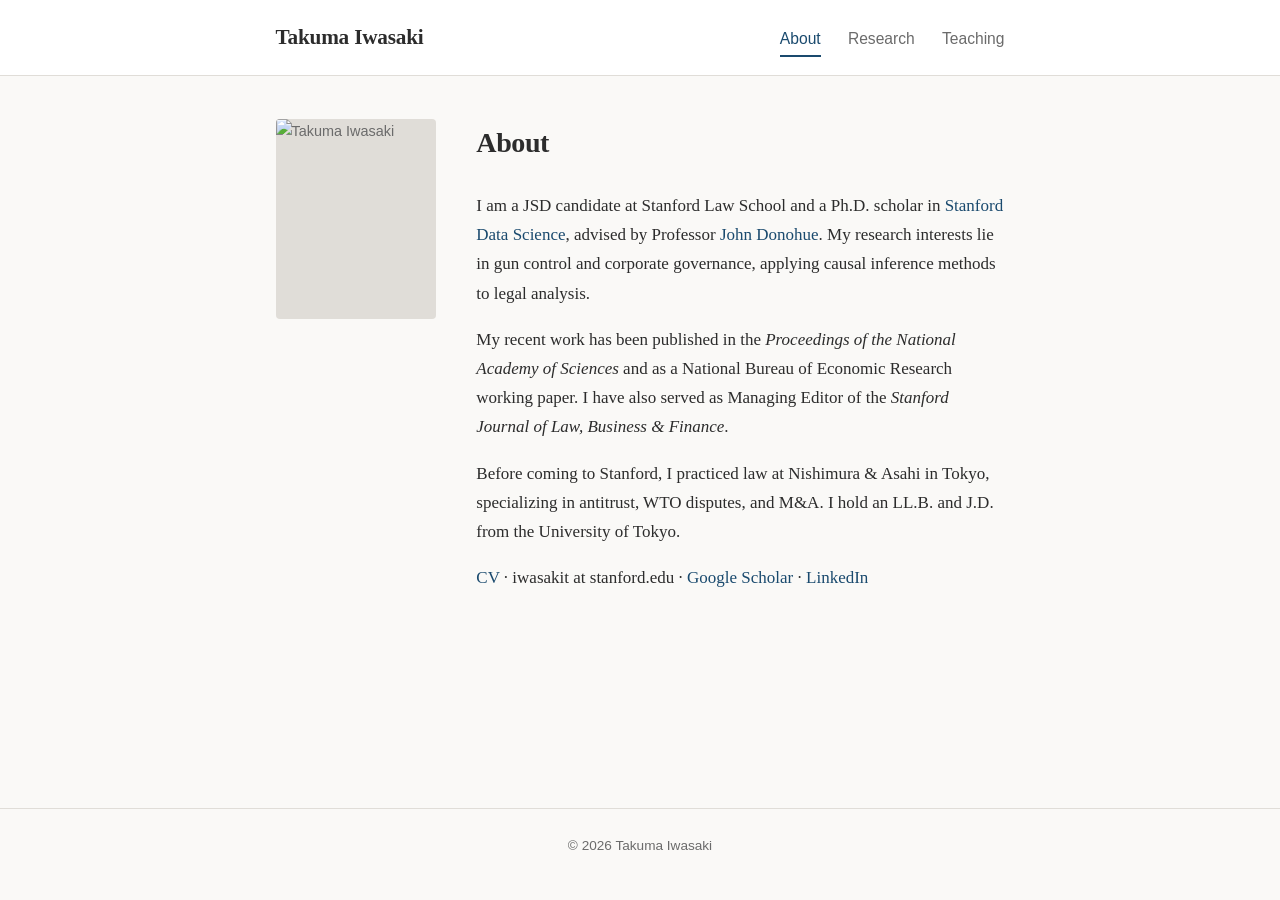
==== index.html @ aec6d9e0 "Update index.html" ====
<!DOCTYPE html>
<html lang="en">
<head>
  <meta charset="UTF-8">
  <meta name="viewport" content="width=device-width, initial-scale=1.0">
  <title>About — Takuma Iwasaki</title>
  <link rel="stylesheet" href="style.css">
  <!-- Google tag (gtag.js) -->
<script async src="https://www.googletagmanager.com/gtag/js?id=G-N5DC8T6V1M"></script>
<script>
  window.dataLayer = window.dataLayer || [];
  function gtag(){dataLayer.push(arguments);}
  gtag('js', new Date());

  gtag('config', 'G-N5DC8T6V1M');
</script>
</head>
<body>
  <header>
    <div class="header-inner">
      <a href="index.html" class="site-title">Takuma Iwasaki</a>
      <nav>
        <a href="index.html" class="active">About</a>
        <a href="research.html">Research</a>
        <a href="teaching.html">Teaching</a>
      </nav>
    </div>
  </header>

  <main>
    <div class="about-layout">
      <div class="portrait-col">
        <div class="portrait-placeholder">
          <img src="photo.JPG" alt="Takuma Iwasaki">
        </div>
      </div>
      <div class="bio-col">
        <h1>About</h1>
        <p>
          I am a JSD candidate at Stanford Law School and a Ph.D. scholar in <a href="https://datascience.stanford.edu/">Stanford Data Science</a>,
          advised by Professor <a href="https://law.stanford.edu/john-j-donohue-iii/">John Donohue</a>.
          My research interests lie in gun control and corporate governance,
          applying causal inference methods to legal analysis.
        </p>
        <p>
          My recent work has been published in the
          <em>Proceedings of the National Academy of Sciences</em> and as a
          National Bureau of Economic Research working paper.
          I have also served as Managing Editor of the
          <em>Stanford Journal of Law, Business &amp; Finance</em>.
        </p>
        <p>
          Before coming to Stanford, I practiced law at
          Nishimura &amp; Asahi in Tokyo, specializing in antitrust,
          WTO disputes, and M&amp;A. I hold an LL.B. and J.D. from
          the University of Tokyo.
        </p>
        <p>
          <a href="cv_040426.pdf">CV</a> ·
          iwasakit at stanford.edu ·
          <a href="https://scholar.google.co.jp/citations?user=ReUlzXYAAAAJ">Google Scholar</a> ·
          <a href="https://www.linkedin.com/in/takuma-iwasaki-0a8b05220/">LinkedIn</a>
        </p>
      </div>
    </div>
  </main>

  <footer>
    <p>&copy; 2026 Takuma Iwasaki</p>
  </footer>
</body>
</html>
---- style.css ----
/* ===== Reset & Base ===== */
*,
*::before,
*::after {
  margin: 0;
  padding: 0;
  box-sizing: border-box;
}

:root {
  --color-bg: #faf9f7;
  --color-text: #2c2c2c;
  --color-text-light: #6b6b6b;
  --color-accent: #1a4a6e;
  --color-accent-hover: #0e3350;
  --color-border: #e0ddd8;
  --color-header-bg: #ffffff;
  --font-body: "Source Serif 4", "Noto Serif JP", Georgia, serif;
  --font-heading: "Source Serif 4", "Noto Serif JP", Georgia, serif;
  --font-nav: "Source Sans 3", "Noto Sans JP", Helvetica, Arial, sans-serif;
  --max-width: 780px;
}

html {
  font-size: 17px;
  scroll-behavior: smooth;
}

body {
  font-family: var(--font-body);
  background: var(--color-bg);
  color: var(--color-text);
  line-height: 1.72;
  min-height: 100vh;
  display: flex;
  flex-direction: column;
}

/* ===== Typography (Google Fonts) ===== */
@import url('https://fonts.googleapis.com/css2?family=Source+Serif+4:ital,wght@0,400;0,600;0,700;1,400&family=Source+Sans+3:wght@400;500;600&family=Noto+Serif+JP:wght@400;600&family=Noto+Sans+JP:wght@400;500&display=swap');

/* ===== Header ===== */
header {
  background: var(--color-header-bg);
  border-bottom: 1px solid var(--color-border);
  position: sticky;
  top: 0;
  z-index: 100;
}

.header-inner {
  max-width: var(--max-width);
  margin: 0 auto;
  padding: 1.1rem 1.5rem;
  display: flex;
  align-items: baseline;
  justify-content: space-between;
  gap: 1.5rem;
}

.site-title {
  font-family: var(--font-heading);
  font-size: 1.25rem;
  font-weight: 700;
  color: var(--color-text);
  text-decoration: none;
  letter-spacing: -0.01em;
  white-space: nowrap;
}

nav {
  display: flex;
  gap: 1.6rem;
}

nav a {
  font-family: var(--font-nav);
  font-size: 0.92rem;
  font-weight: 500;
  color: var(--color-text-light);
  text-decoration: none;
  padding-bottom: 2px;
  border-bottom: 2px solid transparent;
  transition: color 0.2s, border-color 0.2s;
}

nav a:hover {
  color: var(--color-text);
}

nav a.active {
  color: var(--color-accent);
  border-bottom-color: var(--color-accent);
}

/* ===== Main ===== */
main {
  max-width: var(--max-width);
  margin: 0 auto;
  padding: 2.5rem 1.5rem 4rem;
  flex: 1;
  width: 100%;
}

h1 {
  font-family: var(--font-heading);
  font-size: 1.65rem;
  font-weight: 700;
  margin-bottom: 1.4rem;
  letter-spacing: -0.015em;
  color: var(--color-text);
}

h2 {
  font-family: var(--font-heading);
  font-size: 1.15rem;
  font-weight: 600;
  margin-top: 2.2rem;
  margin-bottom: 0.8rem;
  color: var(--color-text);
}

p {
  margin-bottom: 1rem;
}

a {
  color: var(--color-accent);
  text-decoration: none;
  transition: color 0.15s;
}

a:hover {
  color: var(--color-accent-hover);
  text-decoration: underline;
}

/* ===== About Page Layout ===== */
.about-layout {
  display: flex;
  gap: 2.4rem;
  align-items: flex-start;
}

.portrait-col {
  flex-shrink: 0;
}

.portrait-placeholder {
  width: 160px;
  height: 200px;
  background: var(--color-border);
  border-radius: 4px;
  display: flex;
  align-items: center;
  justify-content: center;
  color: var(--color-text-light);
  font-family: var(--font-nav);
  font-size: 0.85rem;
}

.portrait-placeholder img {
  width: 100%;
  height: 100%;
  object-fit: cover;
  border-radius: 4px;
}

.bio-col {
  flex: 1;
  min-width: 0;
}

/* ===== Research Page ===== */
.research-section {
  margin-bottom: 1.5rem;
}

.pub-item {
  margin-bottom: 1.3rem;
  padding-left: 0.6rem;
  border-left: 3px solid var(--color-border);
}

.pub-title {
  font-weight: 600;
  margin-bottom: 0.15rem;
  line-height: 1.45;
}

.pub-meta {
  font-size: 0.9rem;
  color: var(--color-text-light);
  margin-bottom: 0.2rem;
}

.pub-links {
  font-family: var(--font-nav);
  font-size: 0.85rem;
  margin-bottom: 0;
}

.pub-links a {
  font-weight: 500;
}

/* ===== Teaching Page ===== */
.teaching-section {
  margin-bottom: 2.5rem;
}

.teaching-section h2 {
  font-size: 1.25rem;
  font-weight: 700;
  margin-top: 2.5rem;
  margin-bottom: 0.5rem;
  padding-bottom: 0.45rem;
  border-bottom: 2px solid var(--color-border);
  letter-spacing: -0.01em;
}

.course-item {
  margin-bottom: 1.2rem;
  padding-left: 0.6rem;
}

.course-title {
  font-weight: 600;
  font-size: 0.95rem;
  margin-bottom: 0.1rem;
}

.course-meta {
  font-family: var(--font-body);
  font-size: 0.9rem;
  color: var(--color-text-light);
  margin-bottom: 0.25rem;
  font-style: italic;
}

.course-desc {
  font-size: 0.95rem;
}

/* ===== Footer ===== */
footer {
  border-top: 1px solid var(--color-border);
  padding: 1.5rem;
  text-align: center;
  font-family: var(--font-nav);
  font-size: 0.8rem;
  color: var(--color-text-light);
}

/* ===== Responsive ===== */
@media (max-width: 600px) {
  html {
    font-size: 16px;
  }

  .header-inner {
    flex-direction: column;
    gap: 0.6rem;
    padding: 0.9rem 1.2rem;
  }

  nav {
    gap: 1.2rem;
  }

  .about-layout {
    flex-direction: column;
    gap: 1.5rem;
  }

  .portrait-placeholder {
    width: 130px;
    height: 165px;
  }

  main {
    padding: 1.8rem 1.2rem 3rem;
  }
}
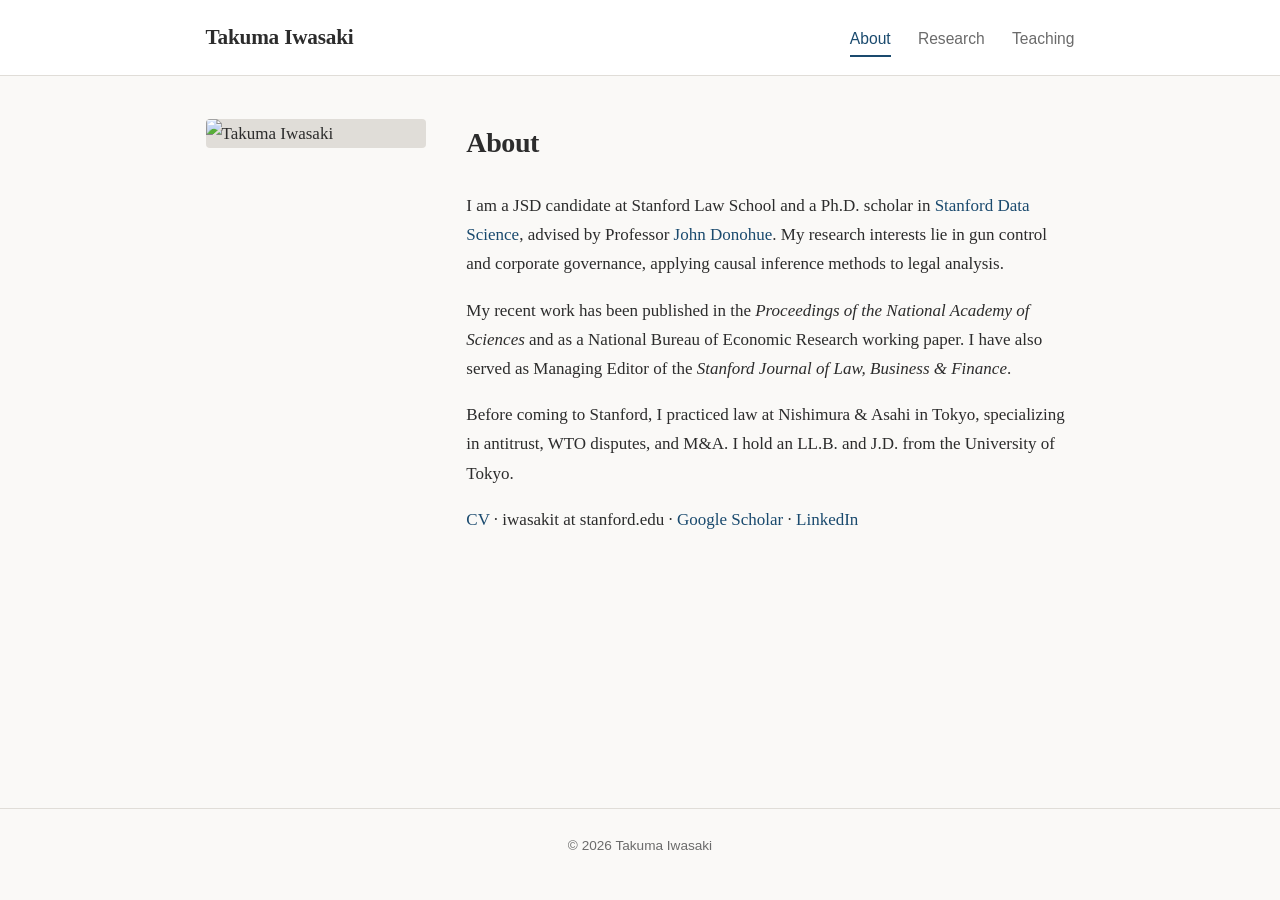
==== commit 82de0015: "Update index.html" ====
--- a/index.html
+++ b/index.html
@@ -56,7 +56,7 @@
           the University of Tokyo.
         </p>
         <p>
-          <a href="cv_040426.pdf">CV</a> ·
+          <a href="cv050126.pdf">CV</a> ·
           iwasakit at stanford.edu ·
           <a href="https://scholar.google.co.jp/citations?user=ReUlzXYAAAAJ">Google Scholar</a> ·
           <a href="https://www.linkedin.com/in/takuma-iwasaki-0a8b05220/">LinkedIn</a>
--- a/style.css
+++ b/style.css
@@ -18,7 +18,7 @@
   --font-body: "Source Serif 4", "Noto Serif JP", Georgia, serif;
   --font-heading: "Source Serif 4", "Noto Serif JP", Georgia, serif;
   --font-nav: "Source Sans 3", "Noto Sans JP", Helvetica, Arial, sans-serif;
-  --max-width: 780px;
+  --max-width: 920px;
 }
 
 html {
@@ -147,22 +147,16 @@
 }
 
 .portrait-placeholder {
-  width: 160px;
-  height: 200px;
+  width: 220px;
   background: var(--color-border);
   border-radius: 4px;
-  display: flex;
-  align-items: center;
-  justify-content: center;
-  color: var(--color-text-light);
-  font-family: var(--font-nav);
-  font-size: 0.85rem;
+  overflow: hidden;
 }
 
 .portrait-placeholder img {
   width: 100%;
-  height: 100%;
-  object-fit: cover;
+  height: auto;
+  display: block;
   border-radius: 4px;
 }
 
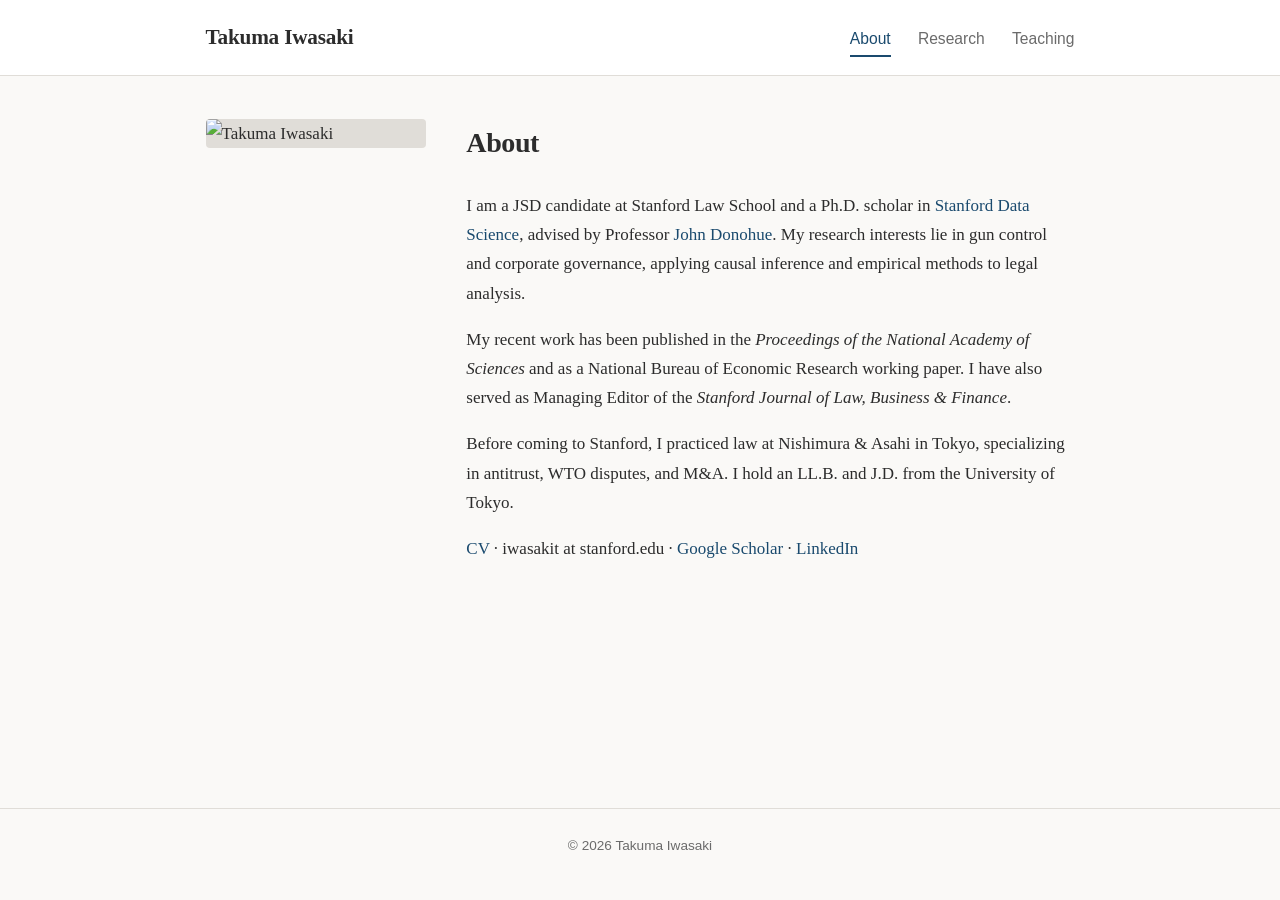
==== commit 492149b9: "Update index.html" ====
--- a/index.html
+++ b/index.html
@@ -3,7 +3,9 @@
 <head>
   <meta charset="UTF-8">
   <meta name="viewport" content="width=device-width, initial-scale=1.0">
-  <title>About — Takuma Iwasaki</title>
+  <title>Takuma Iwasaki | Stanford Law School | Empirical Legal Studies, Gun Policy, Corporate Governance</title>
+  <meta name="description" content="Takuma Iwasaki is a JSD candidate at Stanford Law School and a Ph.D. scholar in Stanford Data Science. His research applies causal inference to gun policy, corporate governance, and empirical legal studies.">
+  <link rel="canonical" href="https://takuma1102.github.io/">
   <link rel="stylesheet" href="style.css">
   <!-- Google tag (gtag.js) -->
 <script async src="https://www.googletagmanager.com/gtag/js?id=G-N5DC8T6V1M"></script>
@@ -13,6 +15,45 @@
   gtag('js', new Date());
 
   gtag('config', 'G-N5DC8T6V1M');
+</script>
+  <script type="application/ld+json">
+{
+  "@context": "https://schema.org",
+  "@type": "ProfilePage",
+  "mainEntity": {
+    "@type": "Person",
+    "name": "Takuma Iwasaki",
+    "url": "https://takuma1102.github.io/",
+    "jobTitle": "JSD candidate; Ph.D. scholar",
+    "affiliation": [
+      {
+        "@type": "CollegeOrUniversity",
+        "name": "Stanford Law School"
+      },
+      {
+        "@type": "Organization",
+        "name": "Stanford Data Science"
+      }
+    ],
+    "alumniOf": [
+      {
+        "@type": "CollegeOrUniversity",
+        "name": "The University of Tokyo"
+      }
+    ],
+    "knowsAbout": [
+      "Empirical legal studies",
+      "Applied causal inference",
+      "Gun policy",
+      "Corporate governance"
+    ],
+    "sameAs": [
+      "https://scholar.google.co.jp/citations?user=ReUlzXYAAAAJ",
+      "https://www.linkedin.com/in/takuma-iwasaki-0a8b05220/",
+      "https://github.com/takuma1102"
+    ]
+  }
+}
 </script>
 </head>
 <body>
@@ -40,7 +81,7 @@
           I am a JSD candidate at Stanford Law School and a Ph.D. scholar in <a href="https://datascience.stanford.edu/">Stanford Data Science</a>,
           advised by Professor <a href="https://law.stanford.edu/john-j-donohue-iii/">John Donohue</a>.
           My research interests lie in gun control and corporate governance,
-          applying causal inference methods to legal analysis.
+          applying causal inference and empirical methods to legal analysis.
         </p>
         <p>
           My recent work has been published in the
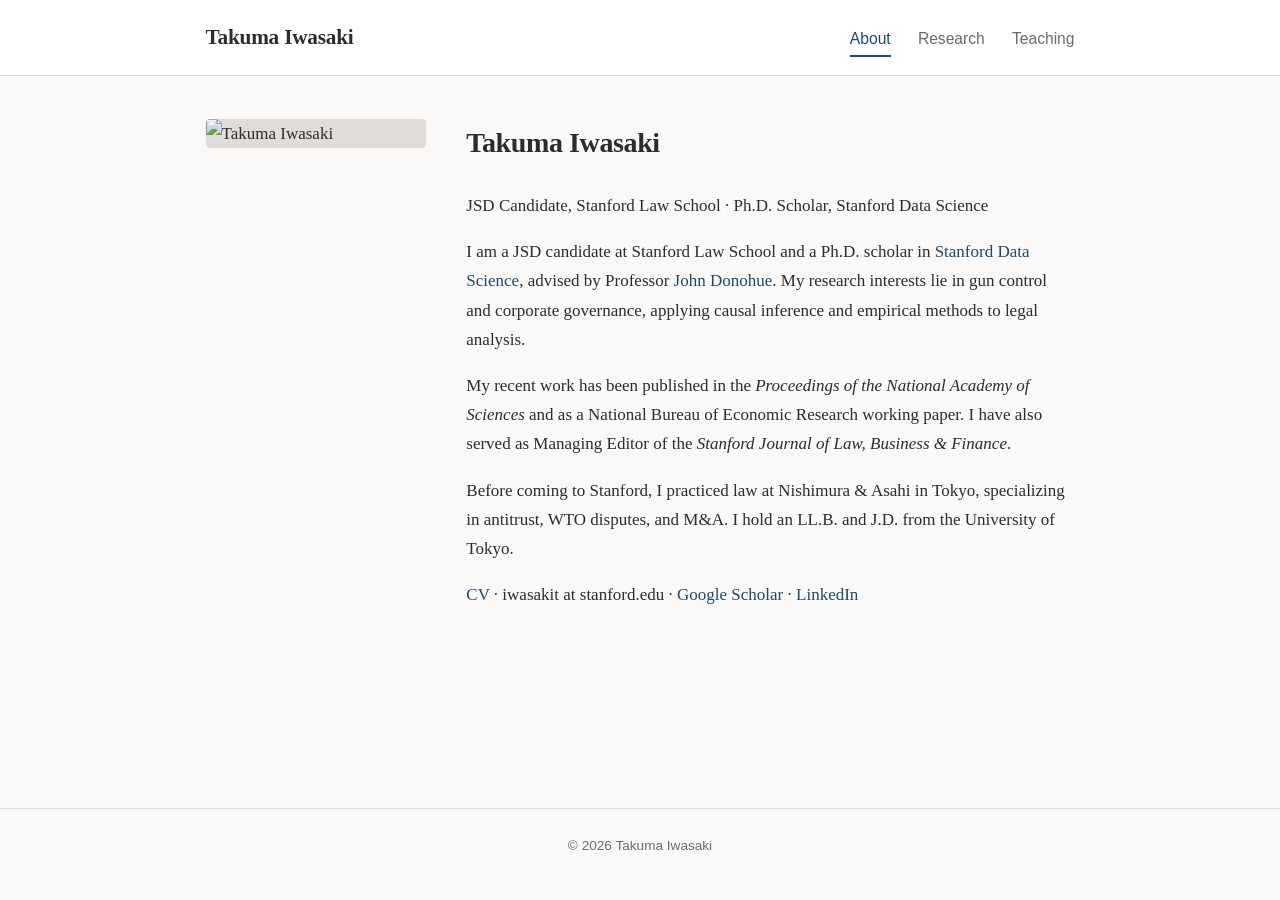
==== commit 59a2879d: "Update index.html" ====
--- a/index.html
+++ b/index.html
@@ -3,7 +3,7 @@
 <head>
   <meta charset="UTF-8">
   <meta name="viewport" content="width=device-width, initial-scale=1.0">
-  <title>Takuma Iwasaki | Stanford Law School | Empirical Legal Studies, Gun Policy, Corporate Governance</title>
+  <title>Takuma Iwasaki — Stanford Law School</title>
   <meta name="description" content="Takuma Iwasaki is a JSD candidate at Stanford Law School and a Ph.D. scholar in Stanford Data Science. His research applies causal inference to gun policy, corporate governance, and empirical legal studies.">
   <link rel="canonical" href="https://takuma1102.github.io/">
   <link rel="stylesheet" href="style.css">
@@ -76,7 +76,8 @@
         </div>
       </div>
       <div class="bio-col">
-        <h1>About</h1>
+        <h1>Takuma Iwasaki</h1>
+        <p class="subtitle">JSD Candidate, Stanford Law School · Ph.D. Scholar, Stanford Data Science</p>
         <p>
           I am a JSD candidate at Stanford Law School and a Ph.D. scholar in <a href="https://datascience.stanford.edu/">Stanford Data Science</a>,
           advised by Professor <a href="https://law.stanford.edu/john-j-donohue-iii/">John Donohue</a>.
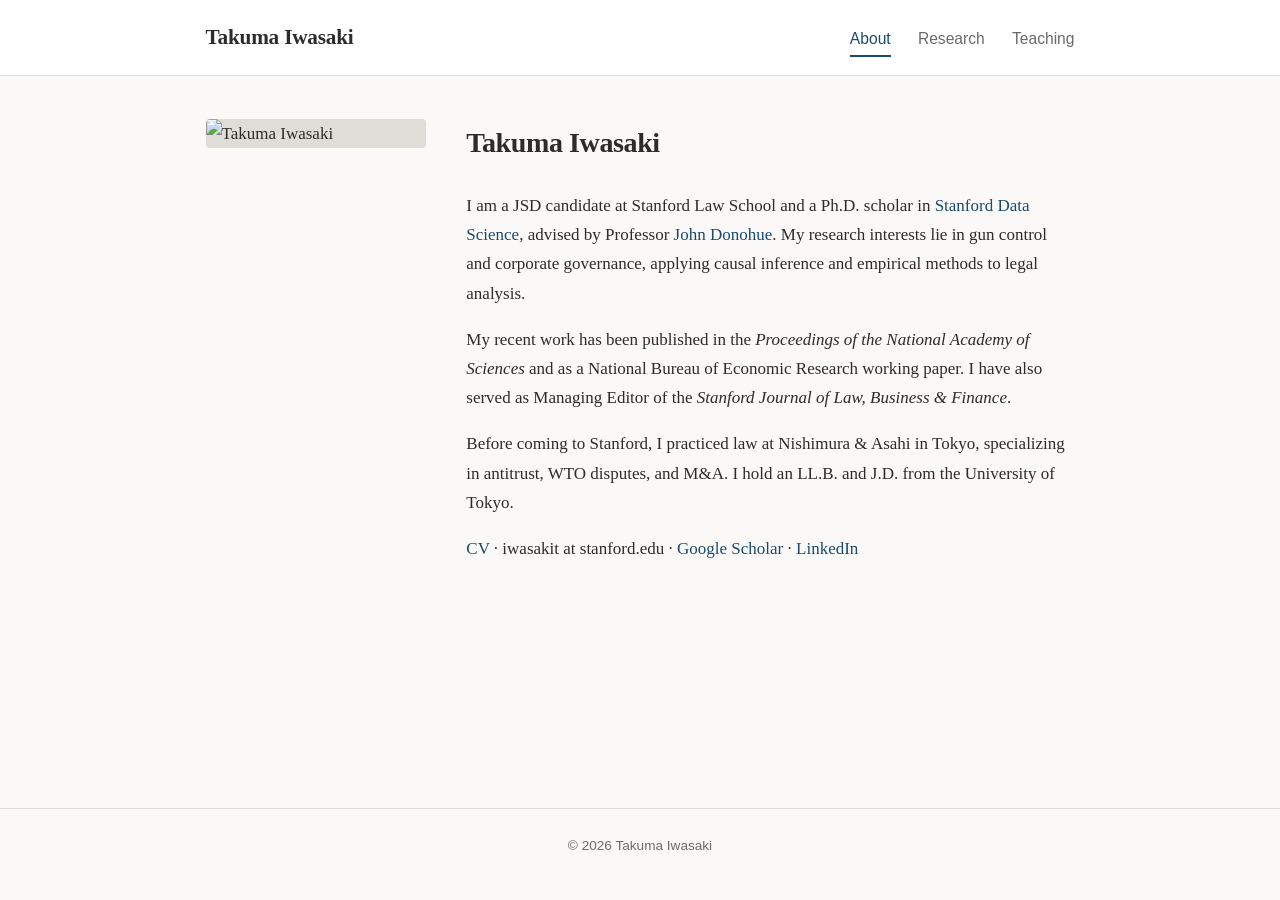
==== commit c1dec741: "Update index.html" ====
--- a/index.html
+++ b/index.html
@@ -77,7 +77,6 @@
       </div>
       <div class="bio-col">
         <h1>Takuma Iwasaki</h1>
-        <p class="subtitle">JSD Candidate, Stanford Law School · Ph.D. Scholar, Stanford Data Science</p>
         <p>
           I am a JSD candidate at Stanford Law School and a Ph.D. scholar in <a href="https://datascience.stanford.edu/">Stanford Data Science</a>,
           advised by Professor <a href="https://law.stanford.edu/john-j-donohue-iii/">John Donohue</a>.
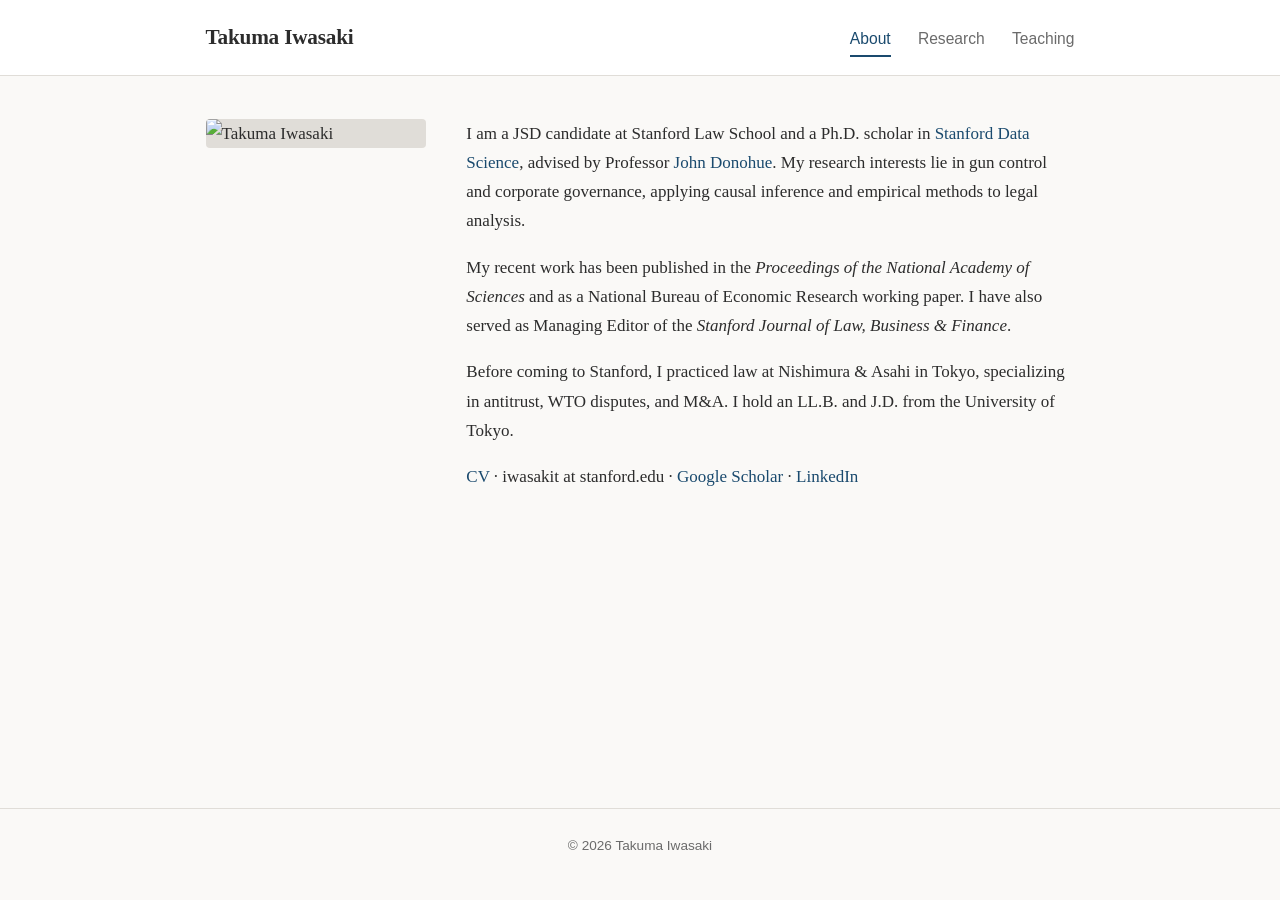
==== commit 724ce4fc: "Update index.html" ====
--- a/index.html
+++ b/index.html
@@ -76,7 +76,6 @@
         </div>
       </div>
       <div class="bio-col">
-        <h1>Takuma Iwasaki</h1>
         <p>
           I am a JSD candidate at Stanford Law School and a Ph.D. scholar in <a href="https://datascience.stanford.edu/">Stanford Data Science</a>,
           advised by Professor <a href="https://law.stanford.edu/john-j-donohue-iii/">John Donohue</a>.
